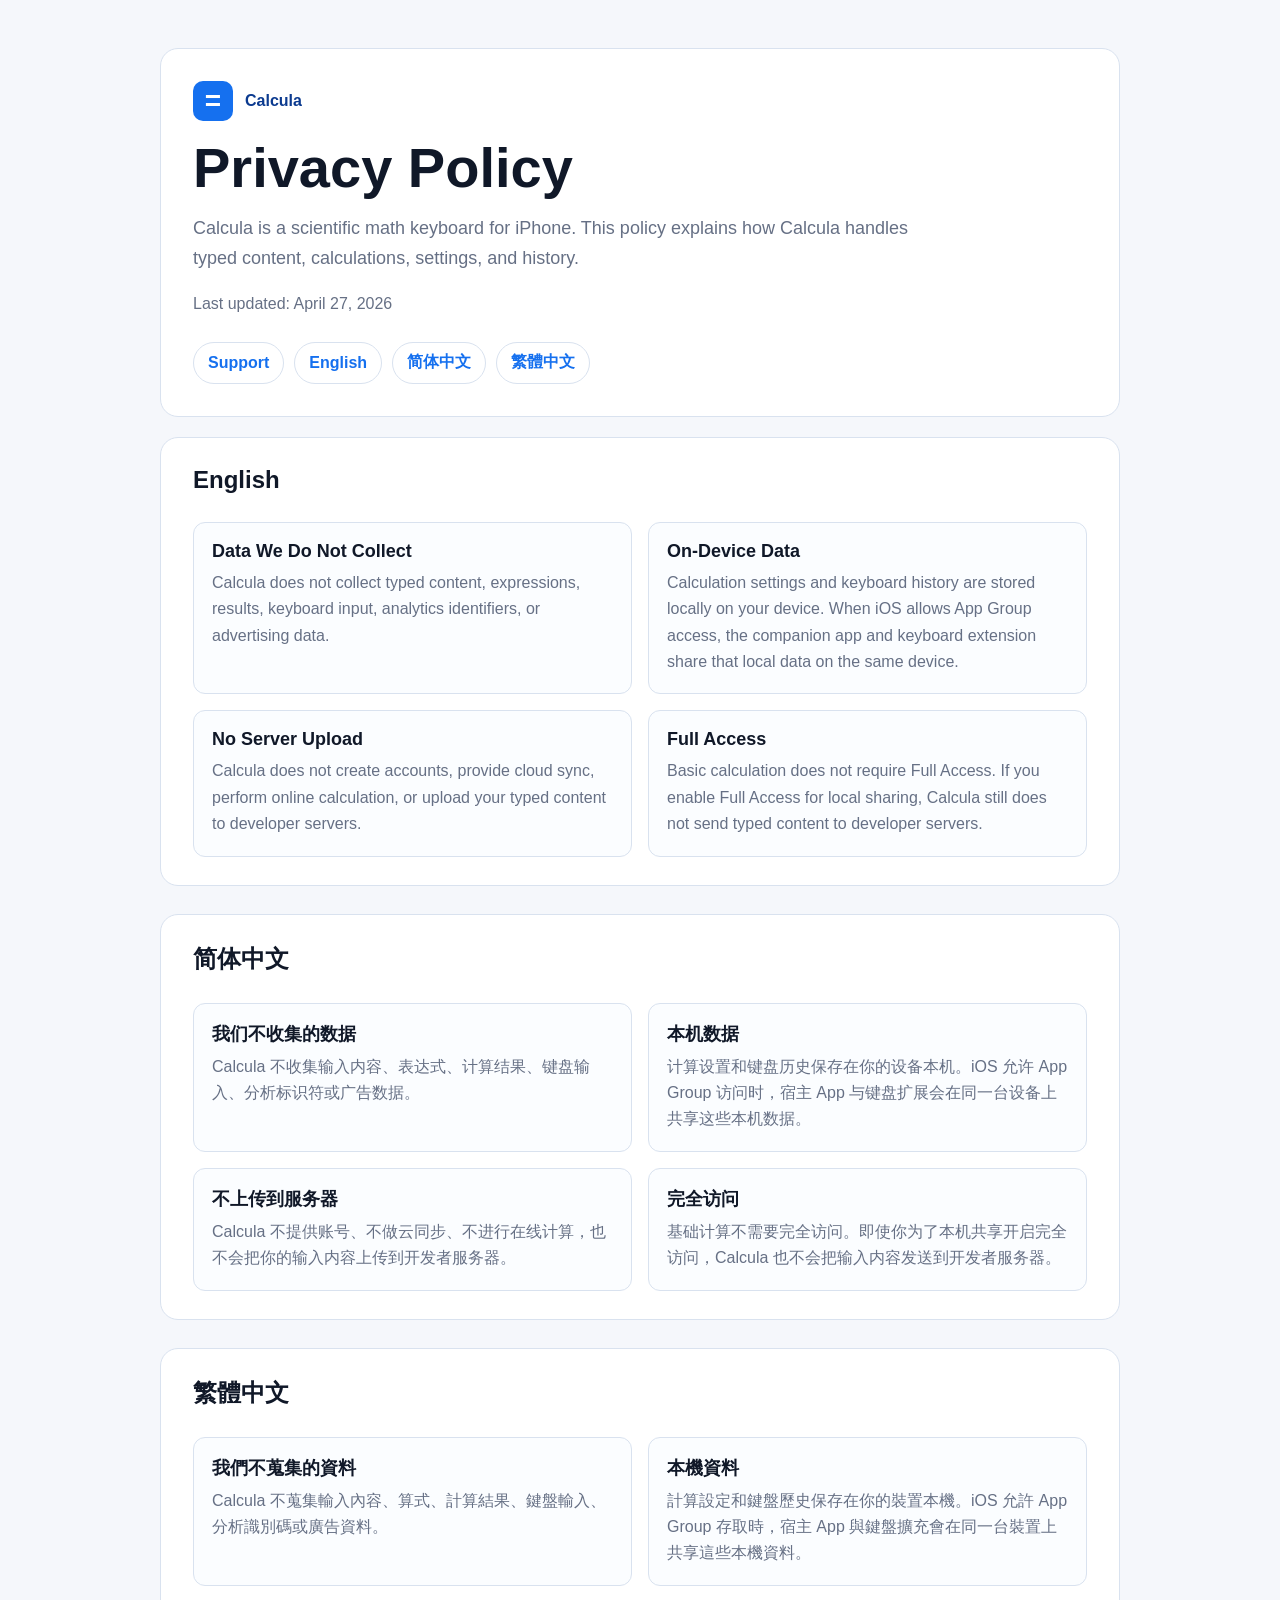
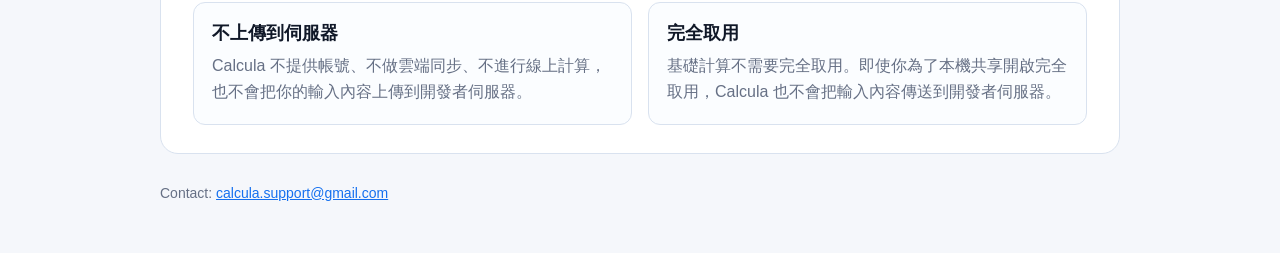
==== privacy/index.html @ 1a0eb721 "发布 Calcula 支持与隐私页面" ====
<!doctype html>
<html lang="en">
<head>
  <meta charset="utf-8">
  <meta name="viewport" content="width=device-width, initial-scale=1">
  <title>Calcula Privacy Policy</title>
  <meta name="description" content="Privacy Policy for Calcula, a scientific math keyboard for iPhone.">
  <link rel="stylesheet" href="../assets/site.css">
</head>
<body>
  <main class="page">
    <header class="hero">
      <div class="brand"><span class="mark">=</span><span>Calcula</span></div>
      <h1>Privacy Policy</h1>
      <p class="summary">Calcula is a scientific math keyboard for iPhone. This policy explains how Calcula handles typed content, calculations, settings, and history.</p>
      <p>Last updated: April 27, 2026</p>
      <nav class="nav" aria-label="Page links">
        <a href="../support/">Support</a>
        <a href="#en">English</a>
        <a href="#zh-Hans">简体中文</a>
        <a href="#zh-Hant">繁體中文</a>
      </nav>
    </header>

    <section class="section language-block" id="en" lang="en">
      <h2>English</h2>
      <div class="grid">
        <article class="item">
          <h3>Data We Do Not Collect</h3>
          <p>Calcula does not collect typed content, expressions, results, keyboard input, analytics identifiers, or advertising data.</p>
        </article>
        <article class="item">
          <h3>On-Device Data</h3>
          <p>Calculation settings and keyboard history are stored locally on your device. When iOS allows App Group access, the companion app and keyboard extension share that local data on the same device.</p>
        </article>
        <article class="item">
          <h3>No Server Upload</h3>
          <p>Calcula does not create accounts, provide cloud sync, perform online calculation, or upload your typed content to developer servers.</p>
        </article>
        <article class="item">
          <h3>Full Access</h3>
          <p>Basic calculation does not require Full Access. If you enable Full Access for local sharing, Calcula still does not send typed content to developer servers.</p>
        </article>
      </div>
    </section>

    <section class="section language-block" id="zh-Hans" lang="zh-Hans">
      <h2>简体中文</h2>
      <div class="grid">
        <article class="item">
          <h3>我们不收集的数据</h3>
          <p>Calcula 不收集输入内容、表达式、计算结果、键盘输入、分析标识符或广告数据。</p>
        </article>
        <article class="item">
          <h3>本机数据</h3>
          <p>计算设置和键盘历史保存在你的设备本机。iOS 允许 App Group 访问时，宿主 App 与键盘扩展会在同一台设备上共享这些本机数据。</p>
        </article>
        <article class="item">
          <h3>不上传到服务器</h3>
          <p>Calcula 不提供账号、不做云同步、不进行在线计算，也不会把你的输入内容上传到开发者服务器。</p>
        </article>
        <article class="item">
          <h3>完全访问</h3>
          <p>基础计算不需要完全访问。即使你为了本机共享开启完全访问，Calcula 也不会把输入内容发送到开发者服务器。</p>
        </article>
      </div>
    </section>

    <section class="section language-block" id="zh-Hant" lang="zh-Hant">
      <h2>繁體中文</h2>
      <div class="grid">
        <article class="item">
          <h3>我們不蒐集的資料</h3>
          <p>Calcula 不蒐集輸入內容、算式、計算結果、鍵盤輸入、分析識別碼或廣告資料。</p>
        </article>
        <article class="item">
          <h3>本機資料</h3>
          <p>計算設定和鍵盤歷史保存在你的裝置本機。iOS 允許 App Group 存取時，宿主 App 與鍵盤擴充會在同一台裝置上共享這些本機資料。</p>
        </article>
        <article class="item">
          <h3>不上傳到伺服器</h3>
          <p>Calcula 不提供帳號、不做雲端同步、不進行線上計算，也不會把你的輸入內容上傳到開發者伺服器。</p>
        </article>
        <article class="item">
          <h3>完全取用</h3>
          <p>基礎計算不需要完全取用。即使你為了本機共享開啟完全取用，Calcula 也不會把輸入內容傳送到開發者伺服器。</p>
        </article>
      </div>
    </section>

    <footer class="footer">
      <p>Contact: <a href="mailto:calcula.support@gmail.com">calcula.support@gmail.com</a></p>
    </footer>
  </main>
</body>
</html>
---- assets/site.css ----
:root {
  color-scheme: light;
  --bg: #f5f7fb;
  --panel: #ffffff;
  --text: #101828;
  --muted: #667085;
  --line: #d9e2ef;
  --brand: #1570ef;
  --brand-dark: #0b3a8f;
  --ok: #16a34a;
}

* {
  box-sizing: border-box;
}

html {
  font-family: -apple-system, BlinkMacSystemFont, "Segoe UI", sans-serif;
  background: var(--bg);
  color: var(--text);
}

body {
  margin: 0;
}

a {
  color: var(--brand);
}

.page {
  width: min(960px, calc(100% - 32px));
  margin: 0 auto;
  padding: 48px 0;
}

.hero {
  display: grid;
  gap: 18px;
  padding: 32px;
  border: 1px solid var(--line);
  border-radius: 18px;
  background: var(--panel);
}

.brand {
  display: flex;
  align-items: center;
  gap: 12px;
  color: var(--brand-dark);
  font-weight: 700;
}

.mark {
  display: grid;
  width: 40px;
  height: 40px;
  place-items: center;
  border-radius: 10px;
  background: var(--brand);
  color: #fff;
  font-size: 28px;
  line-height: 1;
}

h1 {
  margin: 0;
  font-size: clamp(36px, 5vw, 56px);
  line-height: 1.02;
  letter-spacing: 0;
}

h2 {
  margin: 0 0 14px;
  font-size: 24px;
  letter-spacing: 0;
}

h3 {
  margin: 0 0 8px;
  font-size: 18px;
  letter-spacing: 0;
}

p {
  margin: 0;
  color: var(--muted);
  line-height: 1.65;
}

.summary {
  max-width: 760px;
  font-size: 18px;
}

.nav {
  display: flex;
  flex-wrap: wrap;
  gap: 10px;
  margin-top: 6px;
}

.nav a,
.email {
  display: inline-flex;
  min-height: 42px;
  align-items: center;
  padding: 0 14px;
  border: 1px solid var(--line);
  border-radius: 999px;
  background: #fff;
  text-decoration: none;
  font-weight: 600;
}

.section {
  margin-top: 20px;
  padding: 28px 32px;
  border: 1px solid var(--line);
  border-radius: 18px;
  background: var(--panel);
}

.grid {
  display: grid;
  grid-template-columns: repeat(2, minmax(0, 1fr));
  gap: 16px;
}

.item {
  padding: 18px;
  border: 1px solid var(--line);
  border-radius: 12px;
  background: #fbfdff;
}

.item strong {
  display: block;
  margin-bottom: 6px;
}

.badge {
  display: inline-flex;
  align-items: center;
  gap: 8px;
  width: fit-content;
  padding: 6px 10px;
  border-radius: 999px;
  background: #ecfdf3;
  color: var(--ok);
  font-weight: 700;
}

.language-block {
  display: grid;
  gap: 14px;
}

.language-block + .language-block {
  margin-top: 28px;
  padding-top: 28px;
  border-top: 1px solid var(--line);
}

.footer {
  padding: 28px 0 0;
  color: var(--muted);
  font-size: 14px;
}

@media (max-width: 720px) {
  .page {
    width: min(100% - 24px, 960px);
    padding: 28px 0;
  }

  .hero,
  .section {
    padding: 22px;
    border-radius: 14px;
  }

  .grid {
    grid-template-columns: 1fr;
  }
}
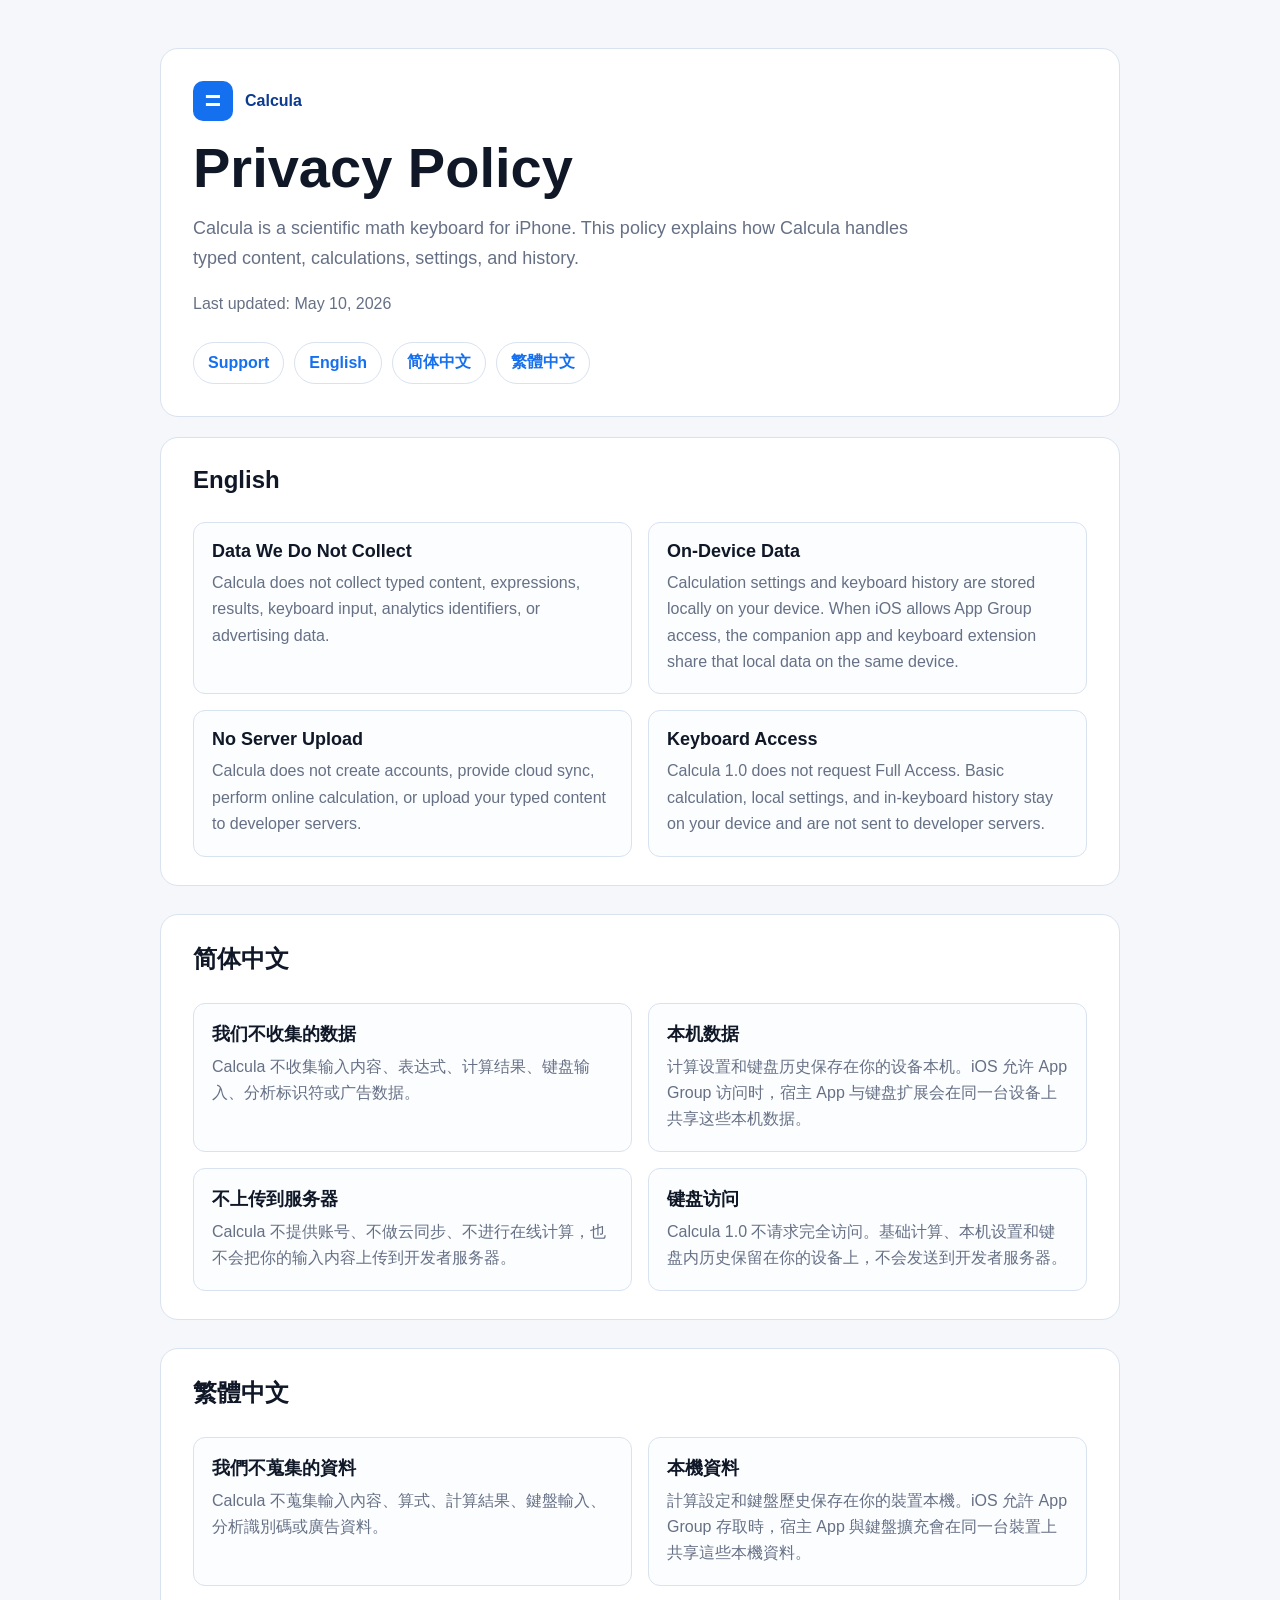
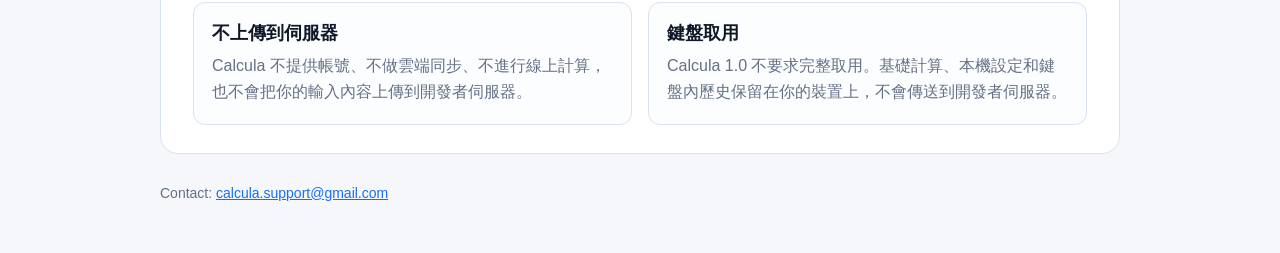
==== commit 5311e795: "更新 Calcula 公开页面" ====
--- a/privacy/index.html
+++ b/privacy/index.html
@@ -13,7 +13,7 @@
       <div class="brand"><span class="mark">=</span><span>Calcula</span></div>
       <h1>Privacy Policy</h1>
       <p class="summary">Calcula is a scientific math keyboard for iPhone. This policy explains how Calcula handles typed content, calculations, settings, and history.</p>
-      <p>Last updated: April 27, 2026</p>
+      <p>Last updated: May 10, 2026</p>
       <nav class="nav" aria-label="Page links">
         <a href="../support/">Support</a>
         <a href="#en">English</a>
@@ -38,8 +38,8 @@
           <p>Calcula does not create accounts, provide cloud sync, perform online calculation, or upload your typed content to developer servers.</p>
         </article>
         <article class="item">
-          <h3>Full Access</h3>
-          <p>Basic calculation does not require Full Access. If you enable Full Access for local sharing, Calcula still does not send typed content to developer servers.</p>
+          <h3>Keyboard Access</h3>
+          <p>Calcula 1.0 does not request Full Access. Basic calculation, local settings, and in-keyboard history stay on your device and are not sent to developer servers.</p>
         </article>
       </div>
     </section>
@@ -60,8 +60,8 @@
           <p>Calcula 不提供账号、不做云同步、不进行在线计算，也不会把你的输入内容上传到开发者服务器。</p>
         </article>
         <article class="item">
-          <h3>完全访问</h3>
-          <p>基础计算不需要完全访问。即使你为了本机共享开启完全访问，Calcula 也不会把输入内容发送到开发者服务器。</p>
+          <h3>键盘访问</h3>
+          <p>Calcula 1.0 不请求完全访问。基础计算、本机设置和键盘内历史保留在你的设备上，不会发送到开发者服务器。</p>
         </article>
       </div>
     </section>
@@ -82,8 +82,8 @@
           <p>Calcula 不提供帳號、不做雲端同步、不進行線上計算，也不會把你的輸入內容上傳到開發者伺服器。</p>
         </article>
         <article class="item">
-          <h3>完全取用</h3>
-          <p>基礎計算不需要完全取用。即使你為了本機共享開啟完全取用，Calcula 也不會把輸入內容傳送到開發者伺服器。</p>
+          <h3>鍵盤取用</h3>
+          <p>Calcula 1.0 不要求完整取用。基礎計算、本機設定和鍵盤內歷史保留在你的裝置上，不會傳送到開發者伺服器。</p>
         </article>
       </div>
     </section>
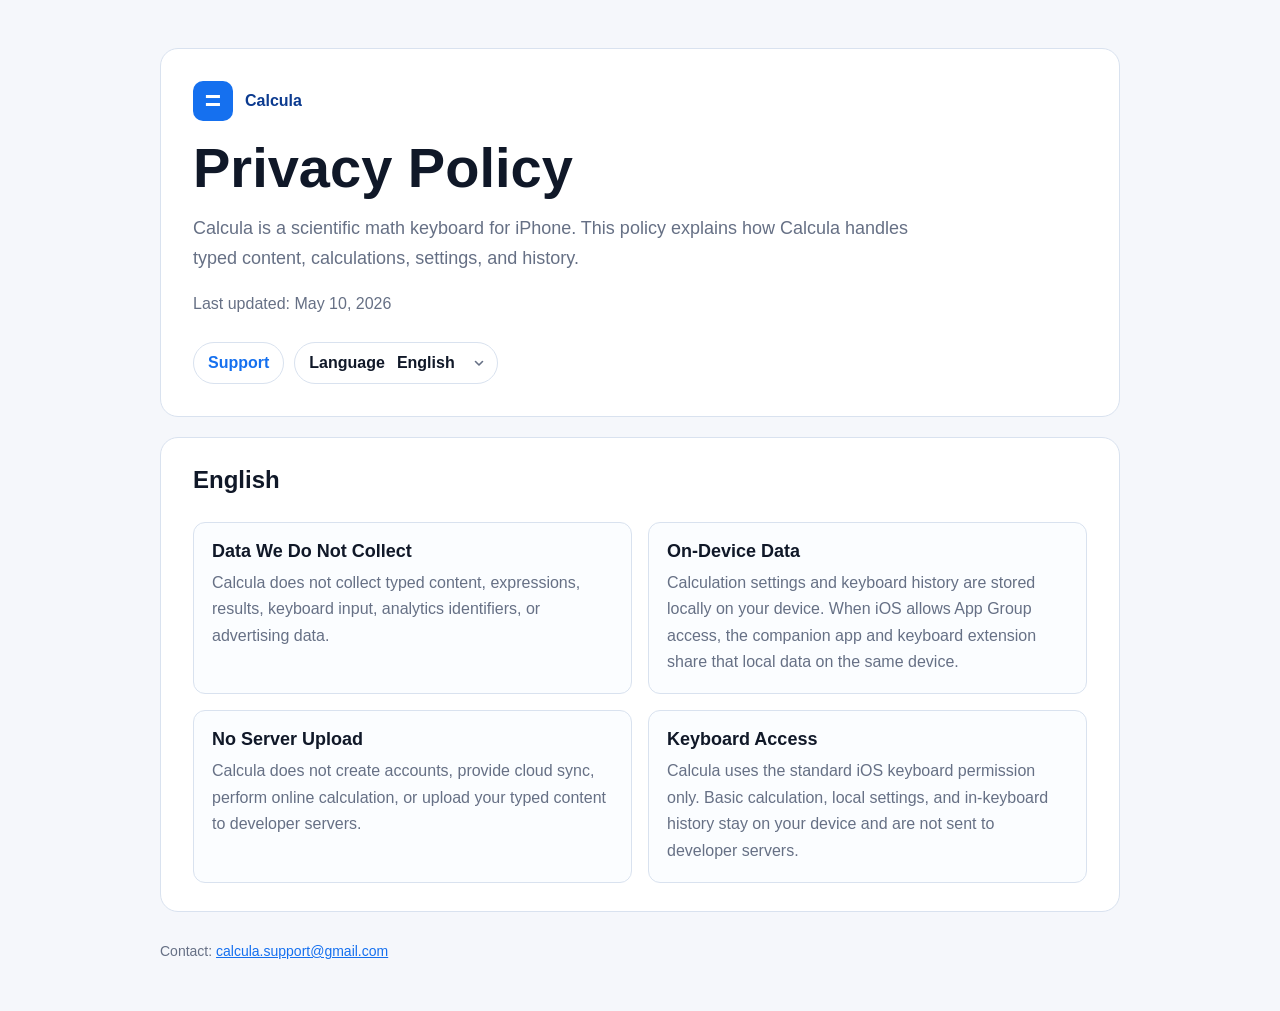
==== commit 105e3157: "按浏览器语言单语显示并去除版本号引用 - 默认按 navigator.language 单语展示，<select> 切换器同步 <html lang> 与 URL hash - 顶部标题、summar" ====
--- a/privacy/index.html
+++ b/privacy/index.html
@@ -1,24 +1,35 @@
 <!doctype html>
-<html lang="en">
+<html lang="en" class="no-js">
 <head>
   <meta charset="utf-8">
   <meta name="viewport" content="width=device-width, initial-scale=1">
   <title>Calcula Privacy Policy</title>
   <meta name="description" content="Privacy Policy for Calcula, a scientific math keyboard for iPhone.">
+  <link rel="icon" type="image/svg+xml" href="../assets/favicon.svg">
   <link rel="stylesheet" href="../assets/site.css">
 </head>
-<body>
+<body data-page="privacy">
   <main class="page">
     <header class="hero">
       <div class="brand"><span class="mark">=</span><span>Calcula</span></div>
-      <h1>Privacy Policy</h1>
-      <p class="summary">Calcula is a scientific math keyboard for iPhone. This policy explains how Calcula handles typed content, calculations, settings, and history.</p>
-      <p>Last updated: May 10, 2026</p>
+      <h1 data-i18n="privacy.heading">Privacy Policy</h1>
+      <p class="summary" data-i18n="privacy.summary">Calcula is a scientific math keyboard for iPhone. This policy explains how Calcula handles typed content, calculations, settings, and history.</p>
+      <p data-i18n="privacy.updated">Last updated: May 10, 2026</p>
       <nav class="nav" aria-label="Page links">
-        <a href="../support/">Support</a>
-        <a href="#en">English</a>
-        <a href="#zh-Hans">简体中文</a>
-        <a href="#zh-Hant">繁體中文</a>
+        <a href="../support/" data-i18n="nav.support">Support</a>
+        <label class="lang-picker">
+          <span data-i18n="nav.language">Language</span>
+          <select id="lang-switcher" aria-label="Language">
+            <option value="en">English</option>
+            <option value="zh-Hans">简体中文</option>
+            <option value="zh-Hant">繁體中文</option>
+            <option value="ja">日本語</option>
+            <option value="ko">한국어</option>
+            <option value="es">Español</option>
+            <option value="fr">Français</option>
+            <option value="de">Deutsch</option>
+          </select>
+        </label>
       </nav>
     </header>
 
@@ -39,7 +50,7 @@
         </article>
         <article class="item">
           <h3>Keyboard Access</h3>
-          <p>Calcula 1.0 does not request Full Access. Basic calculation, local settings, and in-keyboard history stay on your device and are not sent to developer servers.</p>
+          <p>Calcula uses the standard iOS keyboard permission only. Basic calculation, local settings, and in-keyboard history stay on your device and are not sent to developer servers.</p>
         </article>
       </div>
     </section>
@@ -61,7 +72,7 @@
         </article>
         <article class="item">
           <h3>键盘访问</h3>
-          <p>Calcula 1.0 不请求完全访问。基础计算、本机设置和键盘内历史保留在你的设备上，不会发送到开发者服务器。</p>
+          <p>Calcula只使用 iOS 标准键盘权限。基础计算、本机设置和键盘内历史保留在你的设备上，不会发送到开发者服务器。</p>
         </article>
       </div>
     </section>
@@ -83,14 +94,125 @@
         </article>
         <article class="item">
           <h3>鍵盤取用</h3>
-          <p>Calcula 1.0 不要求完整取用。基礎計算、本機設定和鍵盤內歷史保留在你的裝置上，不會傳送到開發者伺服器。</p>
+          <p>Calcula只使用 iOS 標準鍵盤權限。基礎計算、本機設定和鍵盤內歷史保留在你的裝置上，不會傳送到開發者伺服器。</p>
+        </article>
+      </div>
+    </section>
+
+    <section class="section language-block" id="ja" lang="ja">
+      <h2>日本語</h2>
+      <div class="grid">
+        <article class="item">
+          <h3>収集しないデータ</h3>
+          <p>Calculaは入力内容、式、計算結果、キーボード入力、分析識別子、広告データを収集しません。</p>
+        </article>
+        <article class="item">
+          <h3>デバイス上のデータ</h3>
+          <p>計算設定とキーボード履歴はデバイス上に保存されます。iOSがApp Groupアクセスを許可している場合、コンパニオンAppとキーボード拡張は同じデバイス上でそのローカルデータを共有します。</p>
+        </article>
+        <article class="item">
+          <h3>サーバーへのアップロードなし</h3>
+          <p>Calculaはアカウント、クラウド同期、オンライン計算を提供せず、入力内容を開発者サーバーへアップロードしません。</p>
+        </article>
+        <article class="item">
+          <h3>キーボードアクセス</h3>
+          <p>Calculaは標準のiOSキーボード権限のみを使用します。基本計算、ローカル設定、キーボード内の履歴はデバイス上に残り、開発者サーバーへ送信されません。</p>
+        </article>
+      </div>
+    </section>
+
+    <section class="section language-block" id="ko" lang="ko">
+      <h2>한국어</h2>
+      <div class="grid">
+        <article class="item">
+          <h3>수집하지 않는 데이터</h3>
+          <p>Calcula는 입력 내용, 수식, 계산 결과, 키보드 입력, 분석 식별자 또는 광고 데이터를 수집하지 않습니다.</p>
+        </article>
+        <article class="item">
+          <h3>기기 내 데이터</h3>
+          <p>계산 설정과 키보드 기록은 기기에 로컬로 저장됩니다. iOS가 App Group 접근을 허용하면 컴패니언 App과 키보드 확장 프로그램이 같은 기기에서 이 로컬 데이터를 공유합니다.</p>
+        </article>
+        <article class="item">
+          <h3>서버 업로드 없음</h3>
+          <p>Calcula는 계정, 클라우드 동기화 또는 온라인 계산을 제공하지 않으며 입력 내용을 개발자 서버로 업로드하지 않습니다.</p>
+        </article>
+        <article class="item">
+          <h3>키보드 접근</h3>
+          <p>Calcula는 표준 iOS 키보드 권한만 사용합니다. 기본 계산, 로컬 설정, 키보드 내 기록은 기기에 남으며 개발자 서버로 전송되지 않습니다.</p>
+        </article>
+      </div>
+    </section>
+
+    <section class="section language-block" id="es" lang="es">
+      <h2>Español</h2>
+      <div class="grid">
+        <article class="item">
+          <h3>Datos que no recopilamos</h3>
+          <p>Calcula no recopila contenido escrito, expresiones, resultados, entrada del teclado, identificadores de análisis ni datos publicitarios.</p>
+        </article>
+        <article class="item">
+          <h3>Datos en el dispositivo</h3>
+          <p>Los ajustes de cálculo y el historial del teclado se guardan localmente en tu dispositivo. Cuando iOS permite el acceso a App Group, la app complementaria y la extensión de teclado comparten esos datos locales en el mismo dispositivo.</p>
+        </article>
+        <article class="item">
+          <h3>Sin subida al servidor</h3>
+          <p>Calcula no crea cuentas, no ofrece sincronización en la nube ni cálculo en línea, y no sube tu contenido escrito a servidores del desarrollador.</p>
+        </article>
+        <article class="item">
+          <h3>Acceso del teclado</h3>
+          <p>Calcula solo usa el permiso estándar de teclado de iOS. El cálculo básico, los ajustes locales y el historial del teclado permanecen en tu dispositivo y no se envían a servidores del desarrollador.</p>
+        </article>
+      </div>
+    </section>
+
+    <section class="section language-block" id="fr" lang="fr">
+      <h2>Français</h2>
+      <div class="grid">
+        <article class="item">
+          <h3>Données que nous ne collectons pas</h3>
+          <p>Calcula ne collecte pas le contenu saisi, les expressions, les résultats, la saisie au clavier, les identifiants d’analyse ni les données publicitaires.</p>
+        </article>
+        <article class="item">
+          <h3>Données sur l’appareil</h3>
+          <p>Les réglages de calcul et l’historique du clavier sont stockés localement sur votre appareil. Lorsque iOS autorise l’accès à App Group, l’app compagnon et l’extension de clavier partagent ces données locales sur le même appareil.</p>
+        </article>
+        <article class="item">
+          <h3>Aucun téléversement serveur</h3>
+          <p>Calcula ne crée pas de comptes, ne propose pas de synchronisation cloud ni de calcul en ligne, et ne téléverse pas votre contenu saisi vers les serveurs du développeur.</p>
+        </article>
+        <article class="item">
+          <h3>Accès au clavier</h3>
+          <p>Calcula utilise uniquement l’autorisation clavier standard d’iOS. Le calcul de base, les réglages locaux et l’historique dans le clavier restent sur votre appareil et ne sont pas envoyés aux serveurs du développeur.</p>
+        </article>
+      </div>
+    </section>
+
+    <section class="section language-block" id="de" lang="de">
+      <h2>Deutsch</h2>
+      <div class="grid">
+        <article class="item">
+          <h3>Daten, die wir nicht erfassen</h3>
+          <p>Calcula erfasst keine eingegebenen Inhalte, Ausdrücke, Ergebnisse, Tastatureingaben, Analysekennungen oder Werbedaten.</p>
+        </article>
+        <article class="item">
+          <h3>Daten auf dem Gerät</h3>
+          <p>Recheneinstellungen und Tastaturverlauf werden lokal auf deinem Gerät gespeichert. Wenn iOS App Group-Zugriff erlaubt, teilen die Begleit-App und die Tastaturerweiterung diese lokalen Daten auf demselben Gerät.</p>
+        </article>
+        <article class="item">
+          <h3>Kein Server-Upload</h3>
+          <p>Calcula erstellt keine Konten, bietet keine Cloud-Synchronisierung und keine Online-Berechnung und lädt eingegebene Inhalte nicht auf Entwicklerserver hoch.</p>
+        </article>
+        <article class="item">
+          <h3>Tastaturzugriff</h3>
+          <p>Calcula verwendet nur die standardmäßige iOS-Tastaturberechtigung. Grundrechnungen, lokale Einstellungen und der Tastaturverlauf bleiben auf deinem Gerät und werden nicht an Entwicklerserver gesendet.</p>
         </article>
       </div>
     </section>
 
     <footer class="footer">
-      <p>Contact: <a href="mailto:calcula.support@gmail.com">calcula.support@gmail.com</a></p>
+      <p><span data-i18n="footer.contactPrefix">Contact:</span> <a href="mailto:calcula.support@gmail.com">calcula.support@gmail.com</a></p>
     </footer>
   </main>
+  <script src="../assets/lang-switcher.js" defer></script>
 </body>
 </html>
--- a/assets/site.css
+++ b/assets/site.css
@@ -113,6 +113,41 @@
   font-weight: 600;
 }
 
+.lang-picker {
+  display: inline-flex;
+  align-items: center;
+  gap: 8px;
+  min-height: 42px;
+  padding: 0 6px 0 14px;
+  border: 1px solid var(--line);
+  border-radius: 999px;
+  background: #fff;
+  font-weight: 600;
+  color: var(--text);
+}
+
+.lang-picker select {
+  appearance: none;
+  -webkit-appearance: none;
+  border: 0;
+  background: transparent;
+  font: inherit;
+  color: inherit;
+  font-weight: 600;
+  padding: 0 28px 0 4px;
+  min-height: 38px;
+  cursor: pointer;
+  background-image: url("data:image/svg+xml;utf8,<svg xmlns='http://www.w3.org/2000/svg' width='12' height='12' viewBox='0 0 12 12'><path fill='none' stroke='%23667085' stroke-width='1.6' stroke-linecap='round' stroke-linejoin='round' d='M2.5 4.5l3.5 3.5 3.5-3.5'/></svg>");
+  background-repeat: no-repeat;
+  background-position: right 6px center;
+}
+
+.lang-picker select:focus {
+  outline: 2px solid var(--brand);
+  outline-offset: 2px;
+  border-radius: 6px;
+}
+
 .section {
   margin-top: 20px;
   padding: 28px 32px;
@@ -152,11 +187,19 @@
 }
 
 .language-block {
-  display: grid;
+  display: none;
   gap: 14px;
 }
 
-.language-block + .language-block {
+.language-block.is-active {
+  display: grid;
+}
+
+.no-js .language-block {
+  display: grid;
+}
+
+.no-js .language-block + .language-block {
   margin-top: 28px;
   padding-top: 28px;
   border-top: 1px solid var(--line);
